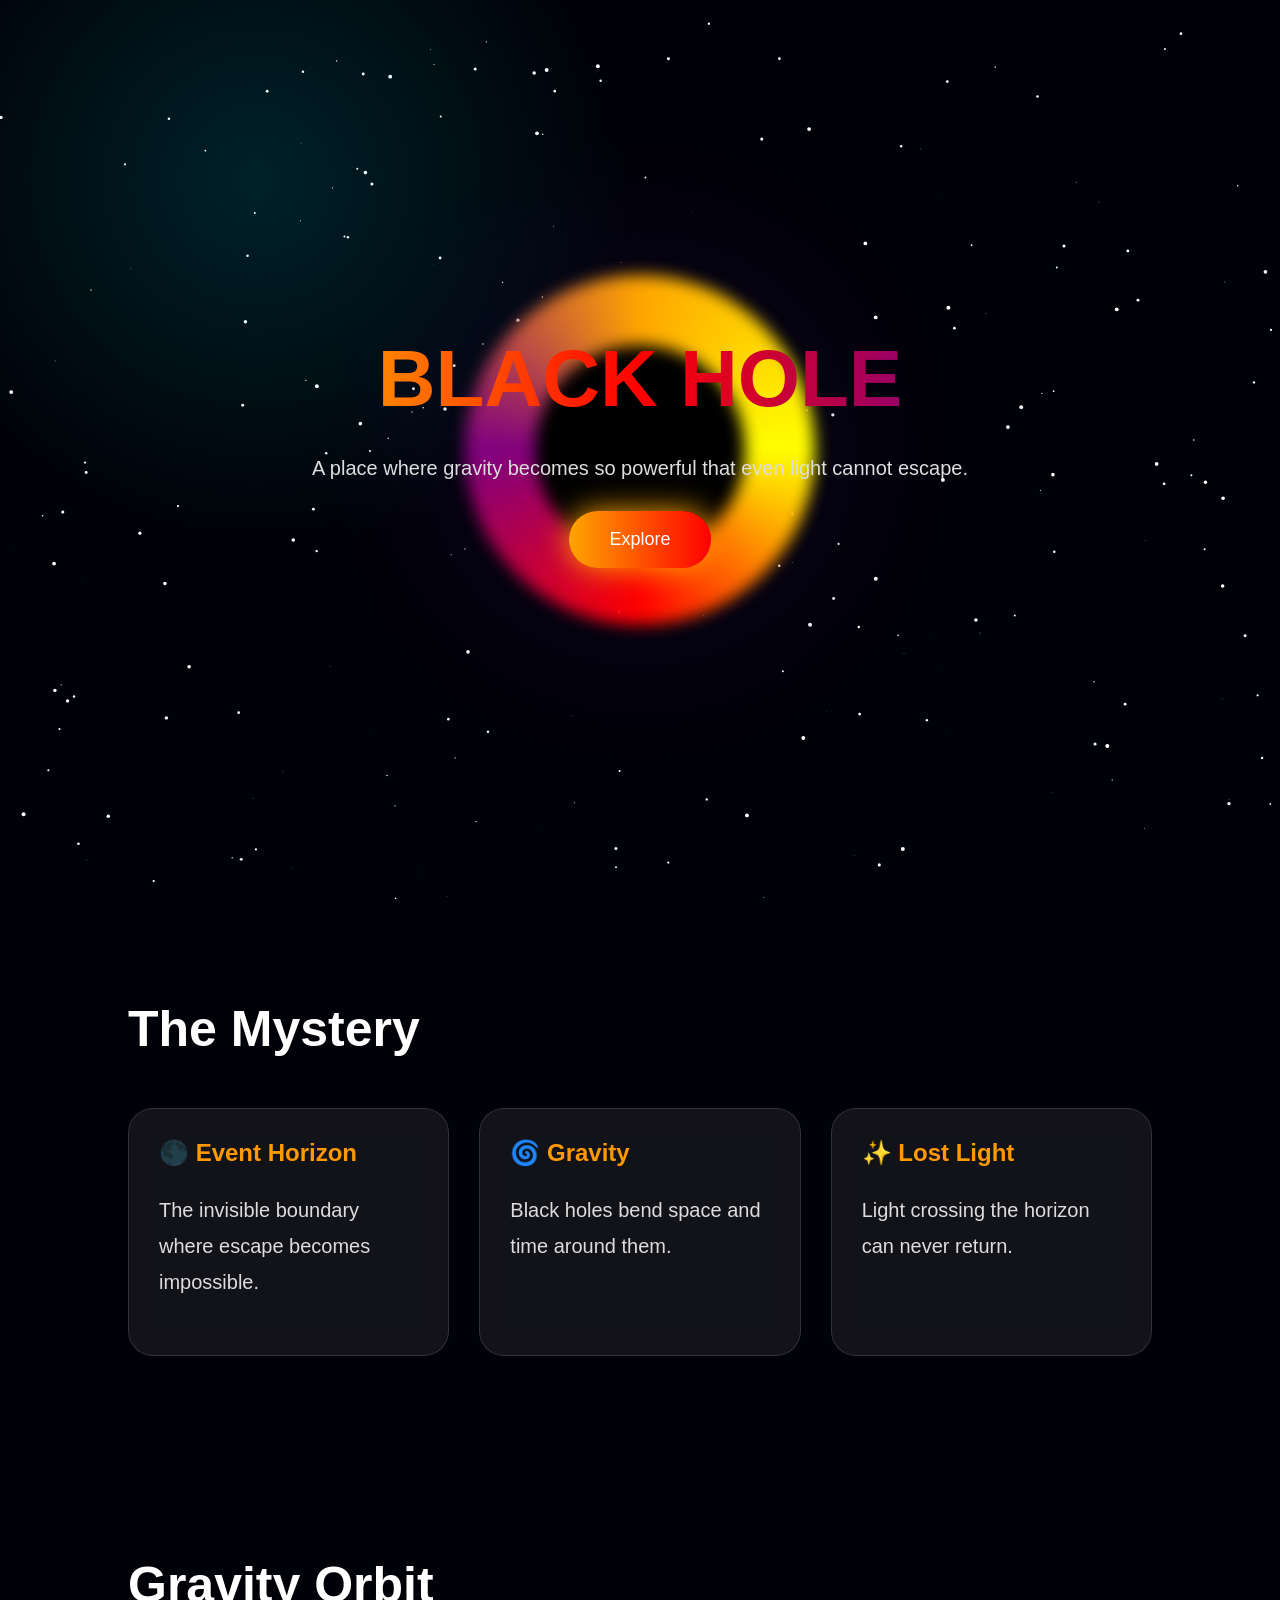
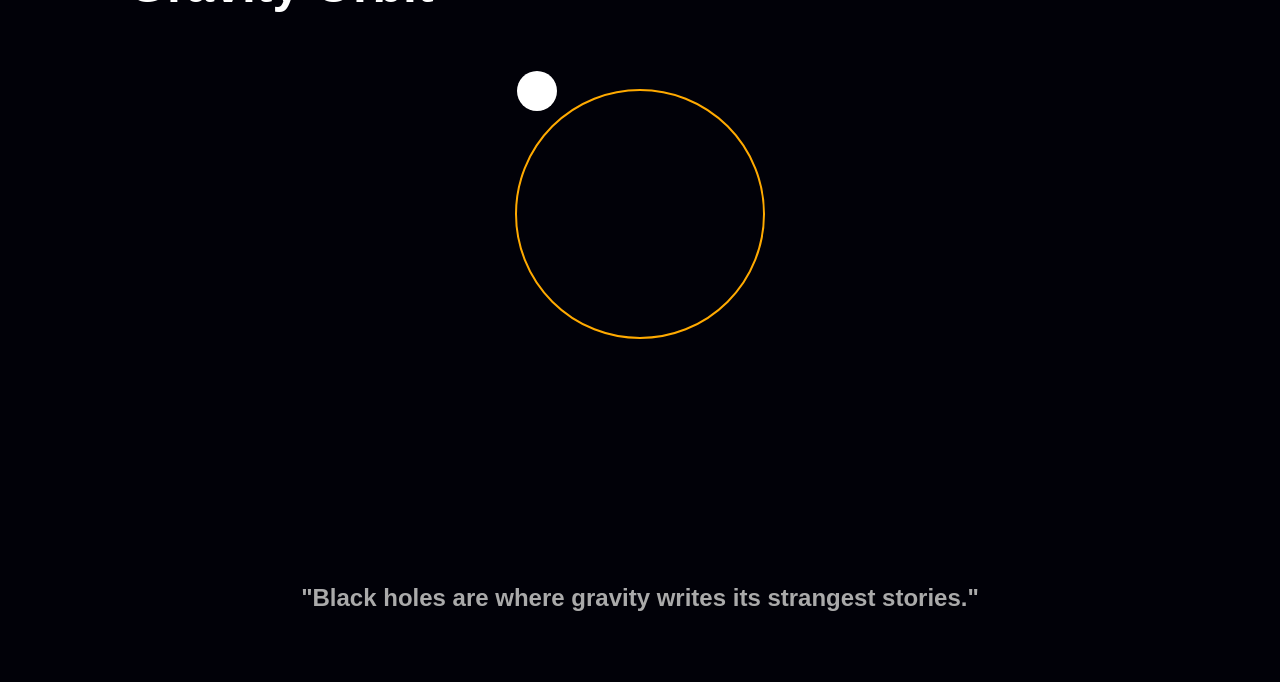
==== black-hole/index.html @ 4c39c6a3 "." ====
<!DOCTYPE html>
<html>
<head>

<title>The Black Hole Horizon</title>
<meta name="viewport" content="width=device-width,initial-scale=1">

<style>

*{
margin:0;
padding:0;
box-sizing:border-box;
}

body{
background:#010108;
color:white;
font-family:Arial,sans-serif;
overflow-x:hidden;
}

canvas{
position:fixed;
inset:0;
z-index:-2;
}


.space{
position:fixed;
inset:0;
background:
radial-gradient(circle at center,#24104d55,transparent 40%),
radial-gradient(circle at 20% 20%,#00ffff22,transparent 30%);
z-index:-1;
animation:spaceMove 15s infinite alternate;
}


@keyframes spaceMove{
to{
transform:scale(1.3);
}
}



.hero{

height:100vh;
display:flex;
justify-content:center;
align-items:center;
text-align:center;
padding:30px;

}



.blackhole{

width:350px;
height:350px;
border-radius:50%;
position:absolute;

background:

radial-gradient(circle,
black 35%,
transparent 36%),

conic-gradient(
orange,
yellow,
red,
purple,
orange
);

filter:blur(8px);

animation:rotate 8s linear infinite;

}



.blackhole:after{

content:"";

position:absolute;

inset:70px;

background:black;

border-radius:50%;

}



@keyframes rotate{

to{
transform:rotate(360deg);
}

}



.content{
position:relative;
z-index:2;
}



h1{

font-size:80px;

background:linear-gradient(
90deg,
orange,
red,
purple
);

-webkit-background-clip:text;
color:transparent;

}



p{

font-size:20px;
line-height:1.8;
max-width:700px;
margin:25px auto;
color:#ddd;

}



button{

padding:18px 40px;
border:0;
border-radius:50px;

background:
linear-gradient(90deg,orange,red);

color:white;

font-size:18px;

cursor:pointer;

box-shadow:0 0 30px orange;

}



section{

padding:100px 10%;

}



.cards{

display:grid;
grid-template-columns:
repeat(auto-fit,minmax(250px,1fr));

gap:30px;

margin-top:50px;

}



.card{

padding:30px;

background:#ffffff12;

border:1px solid #ffffff22;

border-radius:25px;

backdrop-filter:blur(15px);

transition:.5s;

}



.card:hover{

transform:
translateY(-15px)
scale(1.05);

box-shadow:
0 0 30px orange;

}



.card h2{

color:#ff9900;

margin-bottom:15px;

}



.gravity{

height:400px;

display:flex;

justify-content:center;

align-items:center;

}



.orbit{

width:250px;
height:250px;

border:2px solid #ffaa00;

border-radius:50%;

animation:orbit 5s linear infinite;

}



.planet{

width:40px;
height:40px;

background:white;

border-radius:50%;

position:relative;

top:-20px;

}



@keyframes orbit{

to{
transform:rotate(360deg);
}

}



.fade{

opacity:0;

transform:translateY(60px);

transition:1s;

}



.show{

opacity:1;

transform:none;

}



footer{

text-align:center;

padding:70px;

color:#aaa;

}


</style>

</head>


<body>


<div class="space"></div>

<canvas id="stars"></canvas>


<div class="hero">

<div class="blackhole"></div>


<div class="content">

<h1>BLACK HOLE</h1>

<p>
A place where gravity becomes so powerful
that even light cannot escape.
</p>


<button onclick="
document.querySelector('#learn')
.scrollIntoView({behavior:'smooth'})
">

Explore

</button>

</div>


</div>




<section id="learn" class="fade">


<h2 style="font-size:50px">
The Mystery
</h2>


<div class="cards">


<div class="card">

<h2>🌑 Event Horizon</h2>

<p>
The invisible boundary where escape becomes impossible.
</p>

</div>


<div class="card">

<h2>🌀 Gravity</h2>

<p>
Black holes bend space and time around them.
</p>

</div>


<div class="card">

<h2>✨ Lost Light</h2>

<p>
Light crossing the horizon can never return.
</p>

</div>


</div>

</section>



<section class="fade">


<h2 style="font-size:50px">
Gravity Orbit
</h2>


<div class="gravity">

<div class="orbit">

<div class="planet"></div>

</div>

</div>


</section>



<footer>

<h2>
"Black holes are where gravity writes its strangest stories."
</h2>

</footer>



<script>


const c=document.getElementById("stars");
const ctx=c.getContext("2d");


function size(){

c.width=innerWidth;
c.height=innerHeight;

}

size();
onresize=size;


let stars=[];


for(let i=0;i<250;i++){

stars.push({

x:Math.random()*innerWidth,

y:Math.random()*innerHeight,

r:Math.random()*2,

s:Math.random()*1.5

});

}


function draw(){

ctx.clearRect(0,0,c.width,c.height);


stars.forEach(s=>{

s.y+=s.s;


if(s.y>innerHeight)
s.y=0;


ctx.beginPath();

ctx.arc(
s.x,
s.y,
s.r,
0,
Math.PI*2
);


ctx.fillStyle="white";

ctx.fill();


});


requestAnimationFrame(draw);

}


draw();



let observer=new IntersectionObserver(entries=>{

entries.forEach(e=>{

if(e.isIntersecting)

e.target.classList.add("show");

});

});


document.querySelectorAll(".fade")
.forEach(x=>observer.observe(x));


</script>


</body>
</html>
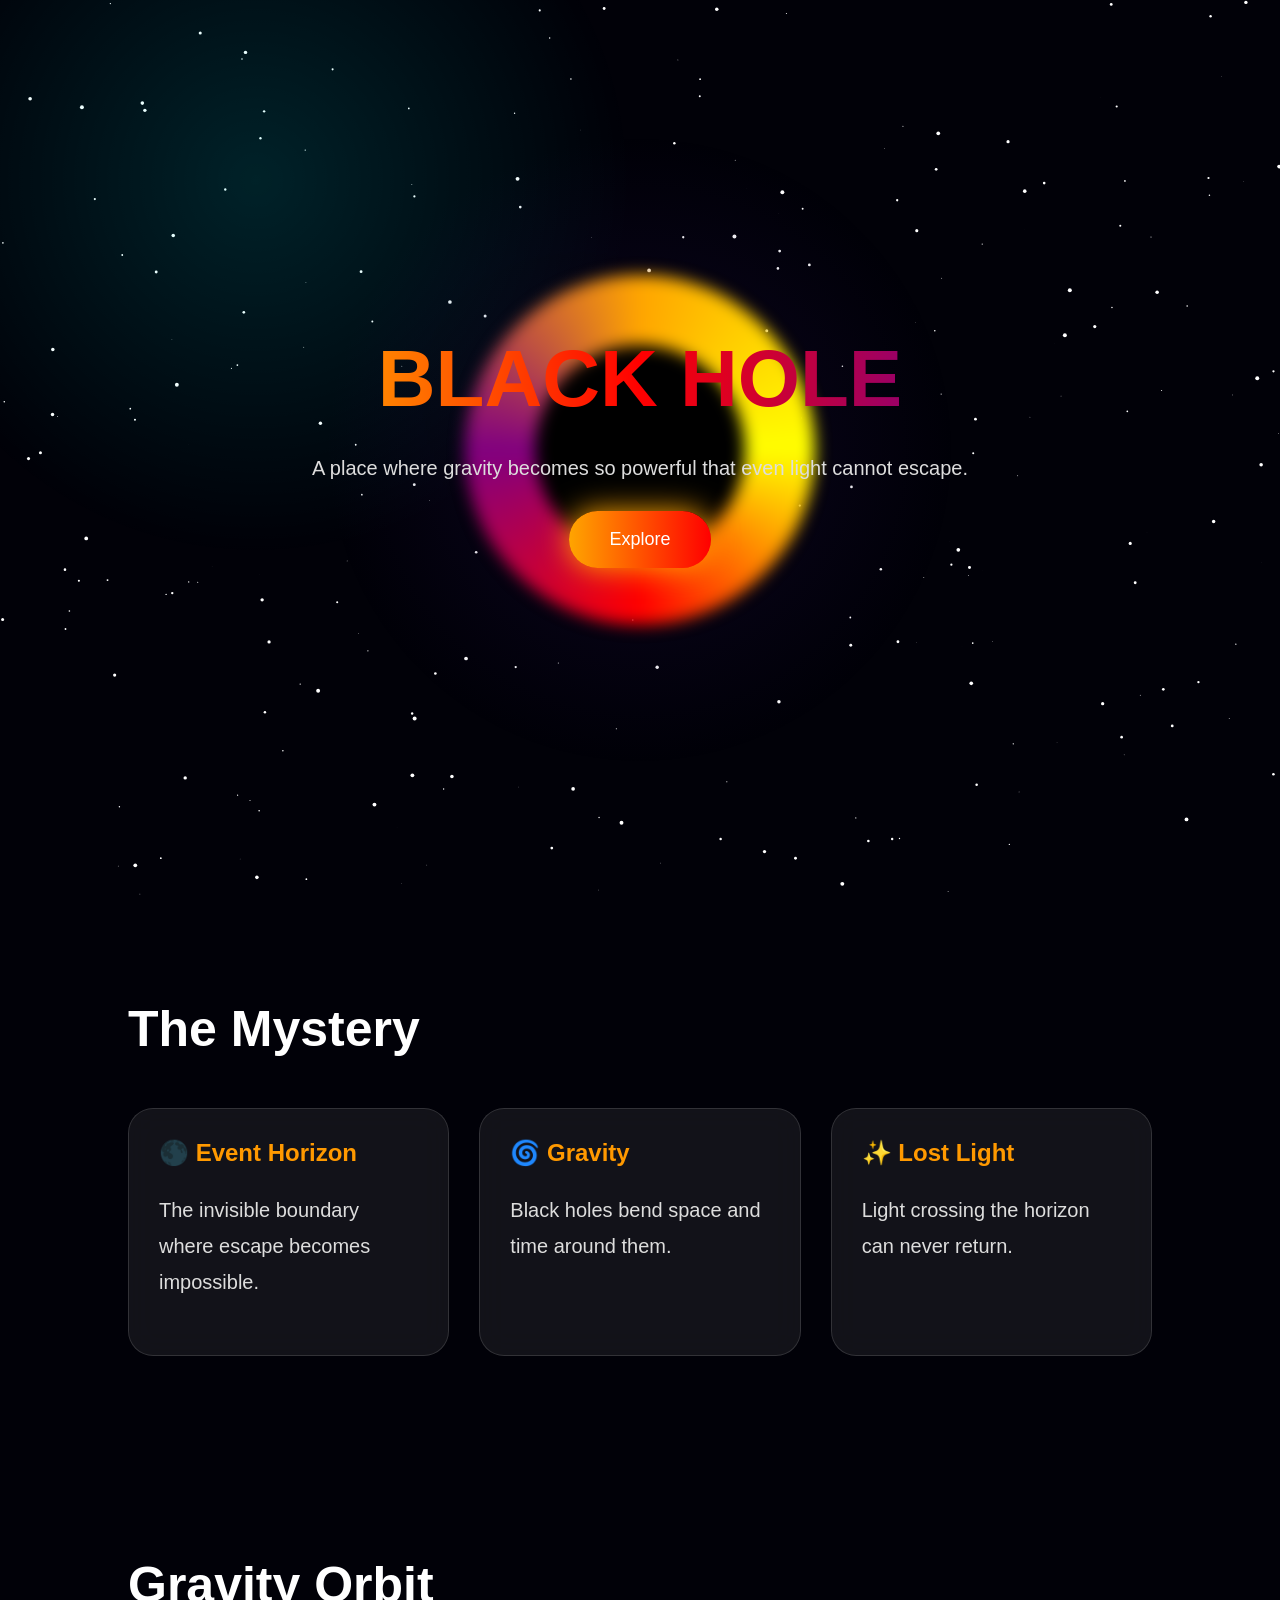
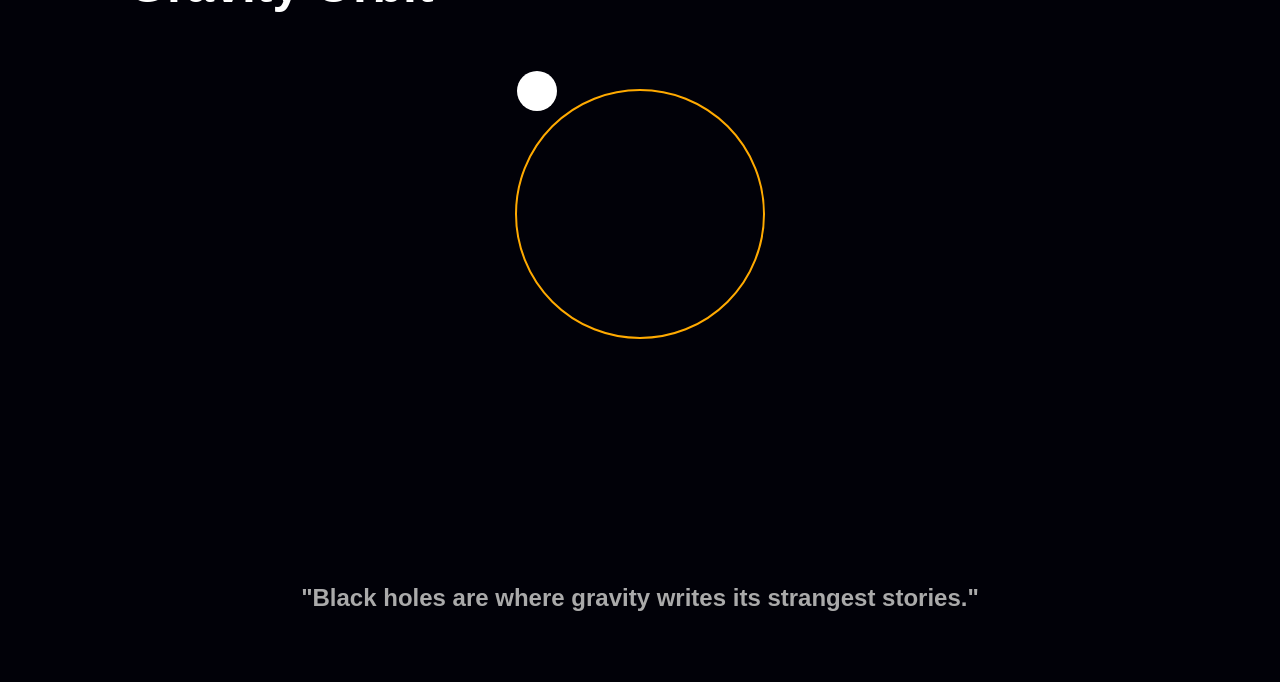
==== commit 66ceca5b: "Update index.html" ====
--- a/black-hole/index.html
+++ b/black-hole/index.html
@@ -1,7 +1,6 @@
 <!DOCTYPE html>
 <html>
 <head>
-
 <title>The Black Hole Horizon</title>
 <meta name="viewport" content="width=device-width,initial-scale=1">
 
